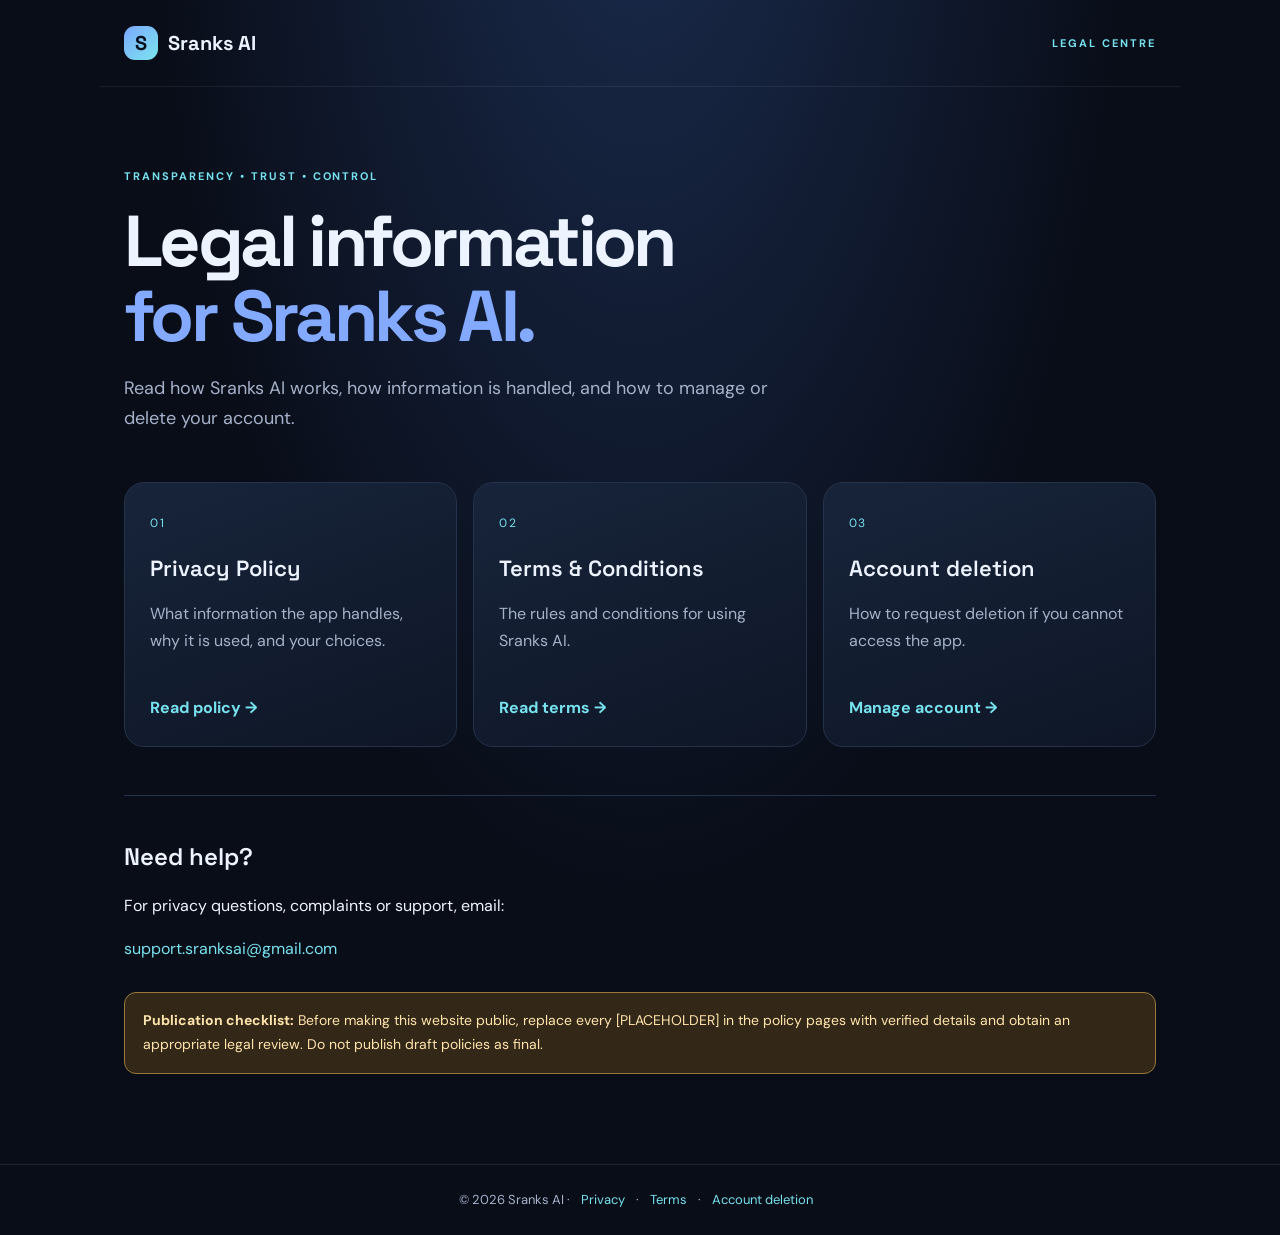
==== index.html @ 1b5d462f "Add files via upload" ====
<!doctype html>
<html lang="en">
<head>
  <meta charset="utf-8"><meta name="viewport" content="width=device-width, initial-scale=1">
  <meta name="theme-color" content="#090d18">
  <meta name="description" content="Sranks AI legal information, privacy policy, terms and account deletion.">
  <title>Sranks AI — Legal</title><link rel="stylesheet" href="style.css">
</head>
<body>
<header class="top"><a class="brand" href="index.html"><span class="logo">S</span> Sranks AI</a><span class="tag">LEGAL CENTRE</span></header>
<main class="hero">
  <p class="eyebrow">TRANSPARENCY • TRUST • CONTROL</p>
  <h1>Legal information<br><span>for Sranks AI.</span></h1>
  <p class="intro">Read how Sranks AI works, how information is handled, and how to manage or delete your account.</p>
  <section class="cards">
    <a class="card" href="privacy.html"><span class="number">01</span><h2>Privacy Policy</h2><p>What information the app handles, why it is used, and your choices.</p><b>Read policy →</b></a>
    <a class="card" href="terms.html"><span class="number">02</span><h2>Terms &amp; Conditions</h2><p>The rules and conditions for using Sranks AI.</p><b>Read terms →</b></a>
    <a class="card" href="deletion.html"><span class="number">03</span><h2>Account deletion</h2><p>How to request deletion if you cannot access the app.</p><b>Manage account →</b></a>
  </section>
  <section class="contact"><h2>Need help?</h2><p>For privacy questions, complaints or support, email:</p><a href="mailto:support.sranksai@gmail.com">support.sranksai@gmail.com</a></section>
  <p class="notice"><strong>Publication checklist:</strong> Before making this website public, replace every [PLACEHOLDER] in the policy pages with verified details and obtain an appropriate legal review. Do not publish draft policies as final.</p>
</main>
<footer>© 2026 Sranks AI · <a href="privacy.html">Privacy</a> · <a href="terms.html">Terms</a> · <a href="deletion.html">Account deletion</a></footer>
</body></html>
---- style.css ----
@import url('https://fonts.googleapis.com/css2?family=DM+Sans:wght@400;500;600;700&family=Space+Grotesk:wght@500;600;700&display=swap');
:root{color-scheme:dark;--bg:#090d18;--panel:#111a2b;--line:#24324b;--text:#edf3ff;--muted:#a5b2c9;--blue:#83aaff;--cyan:#77e2ee}
*{box-sizing:border-box}body{margin:0;background:radial-gradient(ellipse at 50% -20%,#1b2d50 0,transparent 55%),var(--bg);color:var(--text);font:16px/1.7 'DM Sans',sans-serif}
a{color:var(--cyan);text-decoration:none}a:hover{text-decoration:underline}.top{max-width:1080px;margin:auto;padding:26px 24px;display:flex;justify-content:space-between;align-items:center;border-bottom:1px solid #ffffff12}.brand{font:700 20px 'Space Grotesk';color:var(--text);display:flex;align-items:center;gap:10px}.logo{width:34px;height:34px;border-radius:11px;display:grid;place-items:center;background:linear-gradient(135deg,#7ca8ff,#7be5ed);color:#07101e}.tag,.eyebrow{letter-spacing:.18em;font-size:11px;font-weight:700;color:var(--cyan)}.back{font-size:14px;color:var(--muted)}.hero{max-width:1080px;margin:80px auto 90px;padding:0 24px}.hero h1,.doc h1{font:700 clamp(42px,7vw,72px)/1.05 'Space Grotesk';letter-spacing:-.05em;margin:18px 0}.hero h1 span{color:var(--blue)}.intro{max-width:650px;color:var(--muted);font-size:18px}.cards{display:grid;grid-template-columns:repeat(3,1fr);gap:16px;margin:48px 0}.card{padding:25px;border:1px solid var(--line);border-radius:20px;background:linear-gradient(160deg,#17243a,#0e1626);color:var(--text);transition:transform .2s,border-color .2s}.card:hover{transform:translateY(-4px);border-color:#6e9dff}.number{font-size:12px;color:var(--cyan);letter-spacing:.15em}.card h2{font:600 22px 'Space Grotesk'}.card p{color:var(--muted);min-height:78px}.card b{color:var(--cyan)}.contact{border-top:1px solid var(--line);padding-top:25px}.contact h2{font:600 24px 'Space Grotesk'}.notice,.draft{padding:16px 18px;border:1px solid #9b793c;background:#332817;color:#ffe4ae;border-radius:12px;margin-top:30px;font-size:14px}.doc{max-width:850px;margin:60px auto 90px;padding:0 24px}.doc h1{font-size:clamp(40px,6vw,58px)}.doc h2{font:600 22px 'Space Grotesk';margin:36px 0 8px}.doc p,.doc li{color:#c7d2e5}.doc ul,.doc ol{padding-left:24px}.muted{color:var(--muted)!important;font-size:14px}footer{border-top:1px solid #ffffff18;text-align:center;padding:24px;color:var(--muted);font-size:13px}footer a{margin:0 8px}@media(max-width:760px){.hero{margin-top:55px}.cards{grid-template-columns:1fr}.card p{min-height:0}.tag{display:none}.doc{margin-top:40px}}
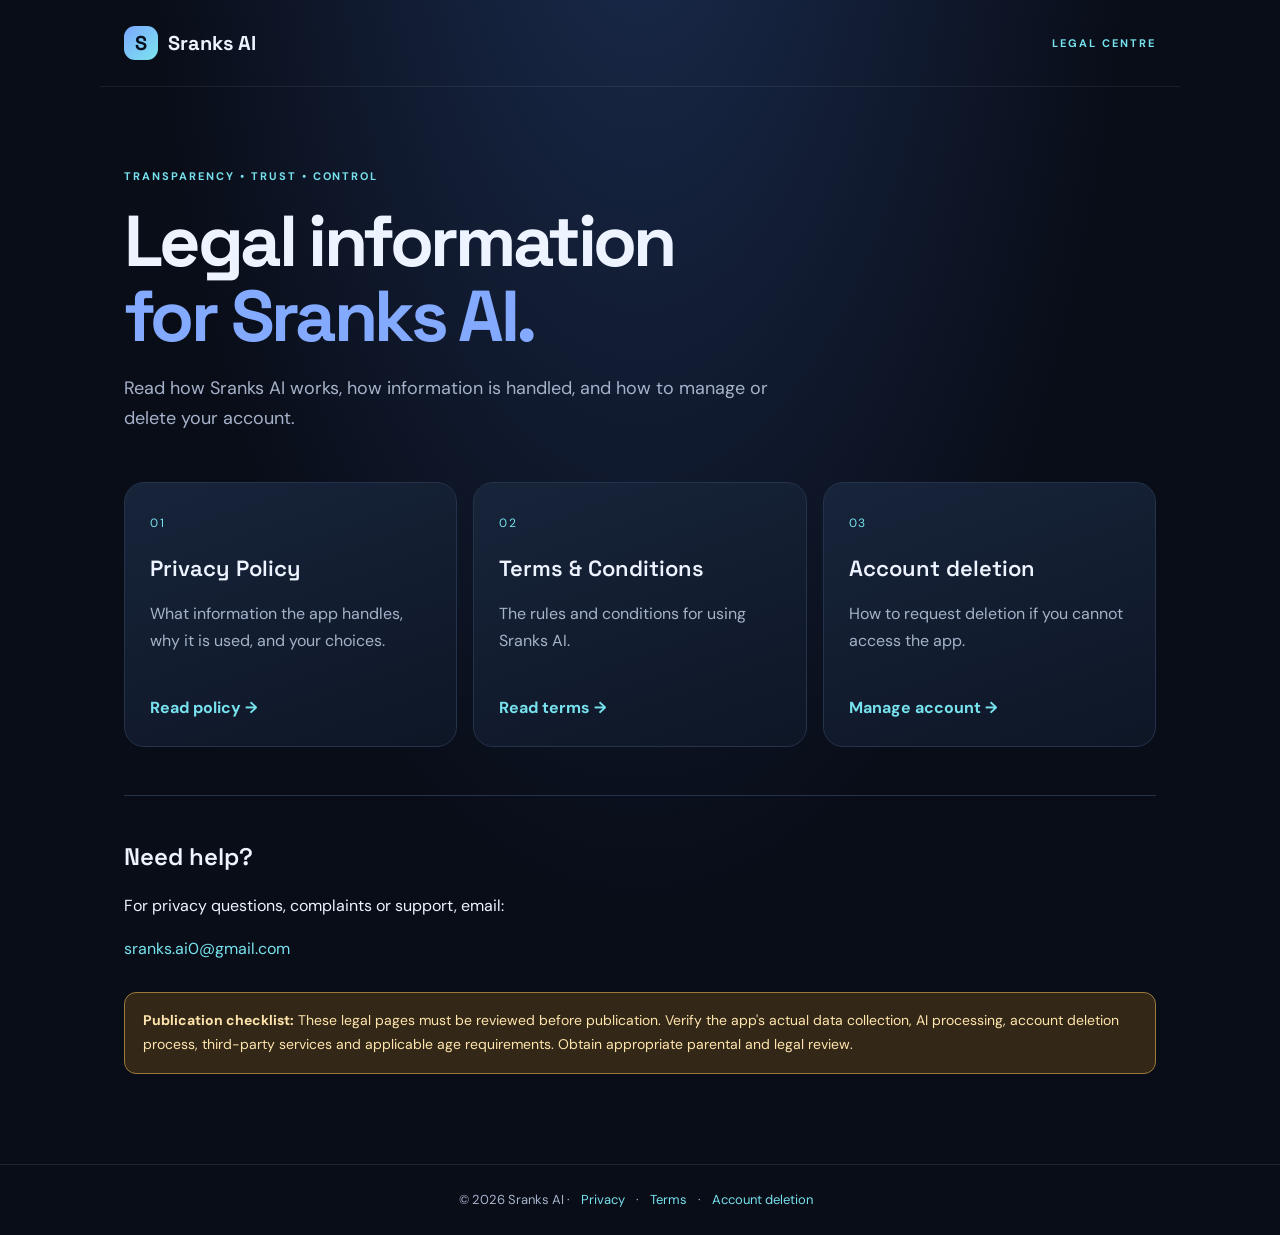
==== commit 73e92126: "Update index.html" ====
--- a/index.html
+++ b/index.html
@@ -1,24 +1,79 @@
 <!doctype html>
 <html lang="en">
 <head>
-  <meta charset="utf-8"><meta name="viewport" content="width=device-width, initial-scale=1">
+  <meta charset="utf-8">
+  <meta name="viewport" content="width=device-width, initial-scale=1">
   <meta name="theme-color" content="#090d18">
   <meta name="description" content="Sranks AI legal information, privacy policy, terms and account deletion.">
-  <title>Sranks AI — Legal</title><link rel="stylesheet" href="style.css">
+  <title>Sranks AI — Legal</title>
+  <link rel="stylesheet" href="style.css">
 </head>
+
 <body>
-<header class="top"><a class="brand" href="index.html"><span class="logo">S</span> Sranks AI</a><span class="tag">LEGAL CENTRE</span></header>
+<header class="top">
+  <a class="brand" href="index.html">
+    <span class="logo">S</span> Sranks AI
+  </a>
+  <span class="tag">LEGAL CENTRE</span>
+</header>
+
 <main class="hero">
   <p class="eyebrow">TRANSPARENCY • TRUST • CONTROL</p>
-  <h1>Legal information<br><span>for Sranks AI.</span></h1>
-  <p class="intro">Read how Sranks AI works, how information is handled, and how to manage or delete your account.</p>
+
+  <h1>
+    Legal information<br>
+    <span>for Sranks AI.</span>
+  </h1>
+
+  <p class="intro">
+    Read how Sranks AI works, how information is handled,
+    and how to manage or delete your account.
+  </p>
+
   <section class="cards">
-    <a class="card" href="privacy.html"><span class="number">01</span><h2>Privacy Policy</h2><p>What information the app handles, why it is used, and your choices.</p><b>Read policy →</b></a>
-    <a class="card" href="terms.html"><span class="number">02</span><h2>Terms &amp; Conditions</h2><p>The rules and conditions for using Sranks AI.</p><b>Read terms →</b></a>
-    <a class="card" href="deletion.html"><span class="number">03</span><h2>Account deletion</h2><p>How to request deletion if you cannot access the app.</p><b>Manage account →</b></a>
+    <a class="card" href="privacy.html">
+      <span class="number">01</span>
+      <h2>Privacy Policy</h2>
+      <p>What information the app handles, why it is used, and your choices.</p>
+      <b>Read policy →</b>
+    </a>
+
+    <a class="card" href="terms.html">
+      <span class="number">02</span>
+      <h2>Terms &amp; Conditions</h2>
+      <p>The rules and conditions for using Sranks AI.</p>
+      <b>Read terms →</b>
+    </a>
+
+    <a class="card" href="deletion.html">
+      <span class="number">03</span>
+      <h2>Account deletion</h2>
+      <p>How to request deletion if you cannot access the app.</p>
+      <b>Manage account →</b>
+    </a>
   </section>
-  <section class="contact"><h2>Need help?</h2><p>For privacy questions, complaints or support, email:</p><a href="mailto:support.sranksai@gmail.com">support.sranksai@gmail.com</a></section>
-  <p class="notice"><strong>Publication checklist:</strong> Before making this website public, replace every [PLACEHOLDER] in the policy pages with verified details and obtain an appropriate legal review. Do not publish draft policies as final.</p>
+
+  <section class="contact">
+    <h2>Need help?</h2>
+    <p>For privacy questions, complaints or support, email:</p>
+    <a href="mailto:sranks.ai0@gmail.com">sranks.ai0@gmail.com</a>
+  </section>
+
+  <p class="notice">
+    <strong>Publication checklist:</strong>
+    These legal pages must be reviewed before publication.
+    Verify the app's actual data collection, AI processing,
+    account deletion process, third-party services and applicable
+    age requirements. Obtain appropriate parental and legal review.
+  </p>
 </main>
-<footer>© 2026 Sranks AI · <a href="privacy.html">Privacy</a> · <a href="terms.html">Terms</a> · <a href="deletion.html">Account deletion</a></footer>
-</body></html>+
+<footer>
+  © 2026 Sranks AI ·
+  <a href="privacy.html">Privacy</a> ·
+  <a href="terms.html">Terms</a> ·
+  <a href="deletion.html">Account deletion</a>
+</footer>
+
+</body>
+</html>
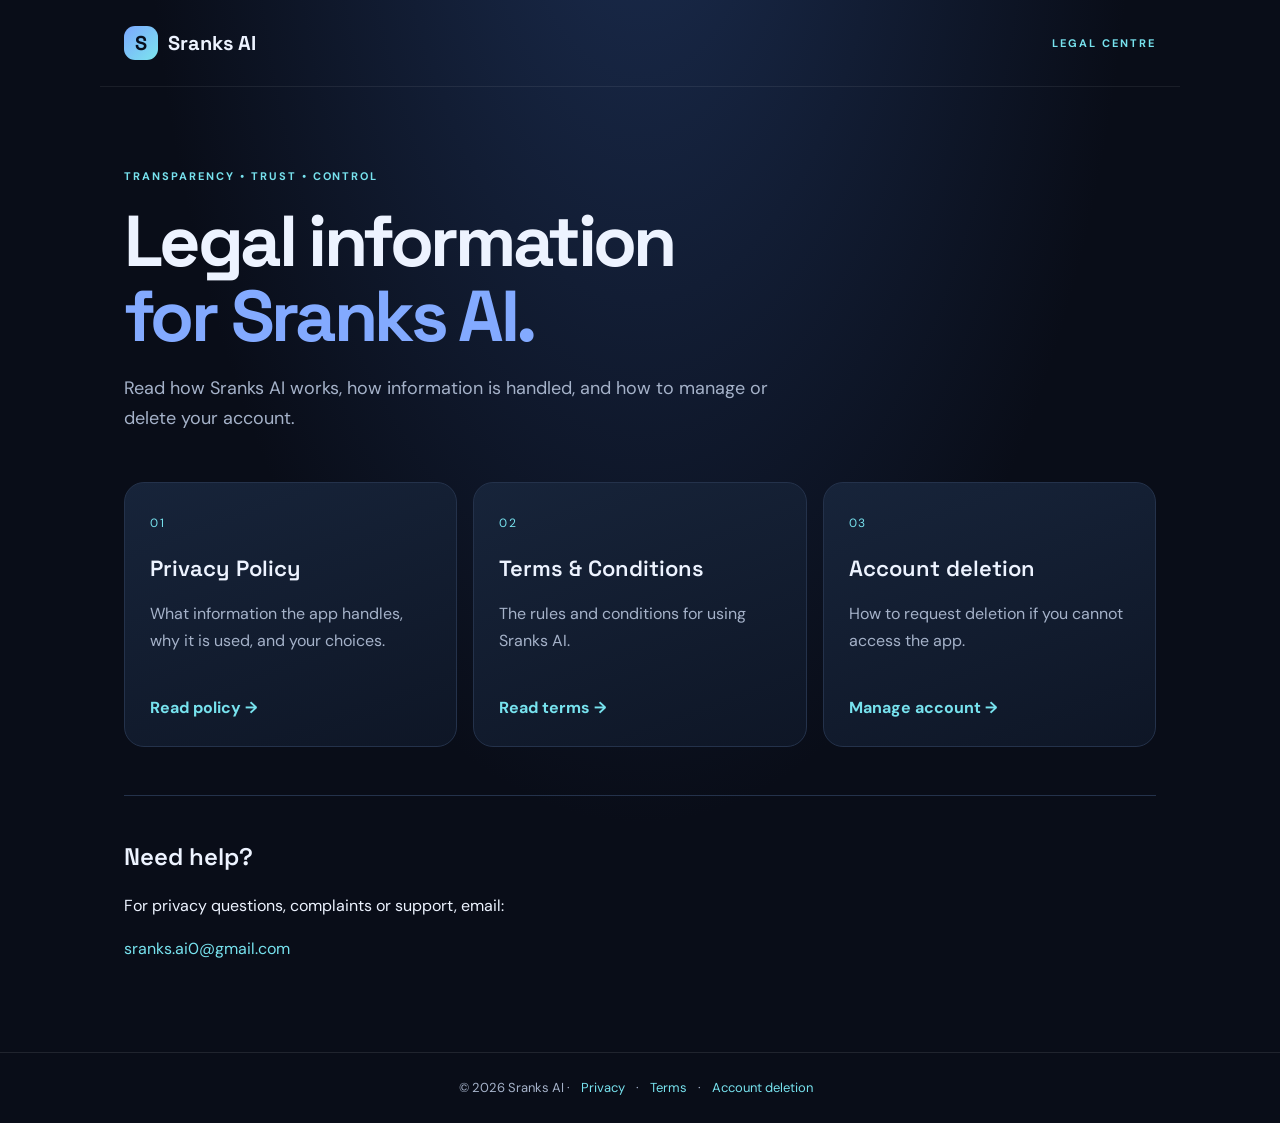
==== commit 34b4a6b3: "Update index.html" ====
--- a/index.html
+++ b/index.html
@@ -59,13 +59,7 @@
     <a href="mailto:sranks.ai0@gmail.com">sranks.ai0@gmail.com</a>
   </section>
 
-  <p class="notice">
-    <strong>Publication checklist:</strong>
-    These legal pages must be reviewed before publication.
-    Verify the app's actual data collection, AI processing,
-    account deletion process, third-party services and applicable
-    age requirements. Obtain appropriate parental and legal review.
-  </p>
+
 </main>
 
 <footer>
